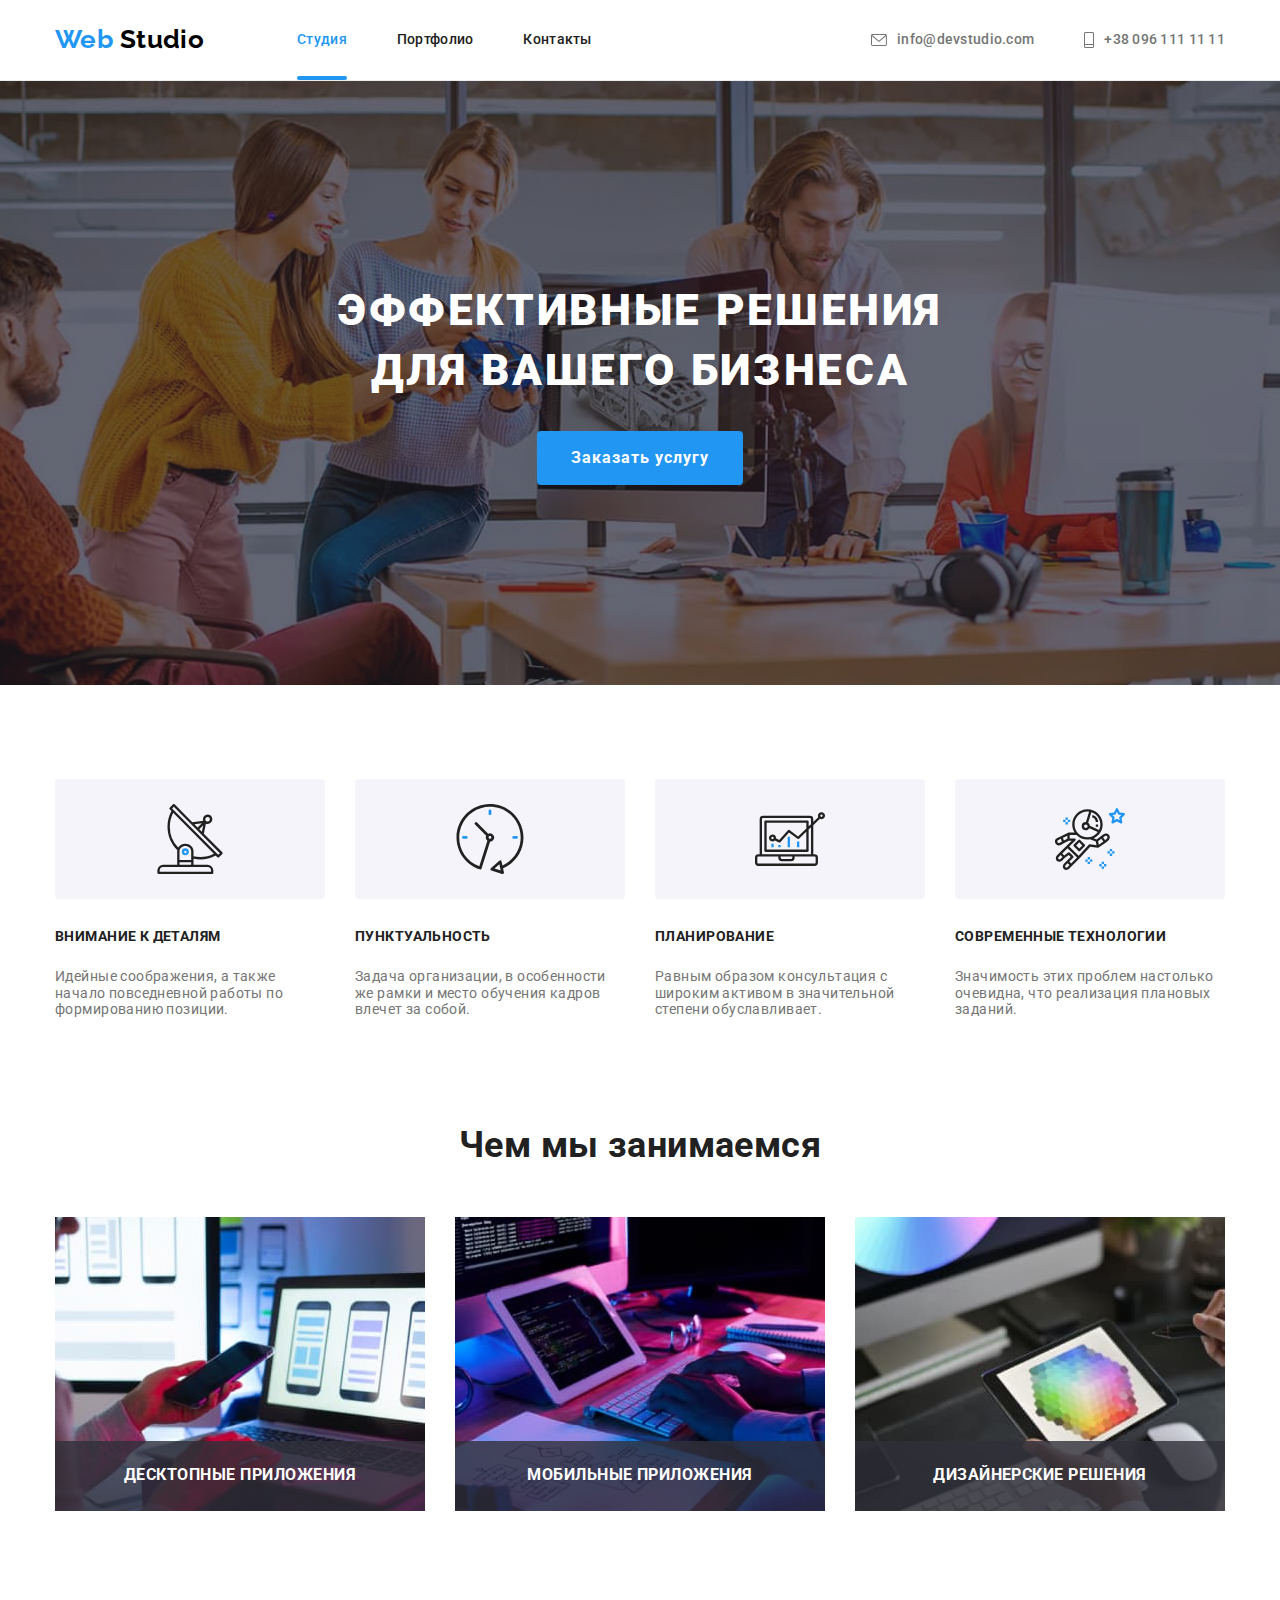
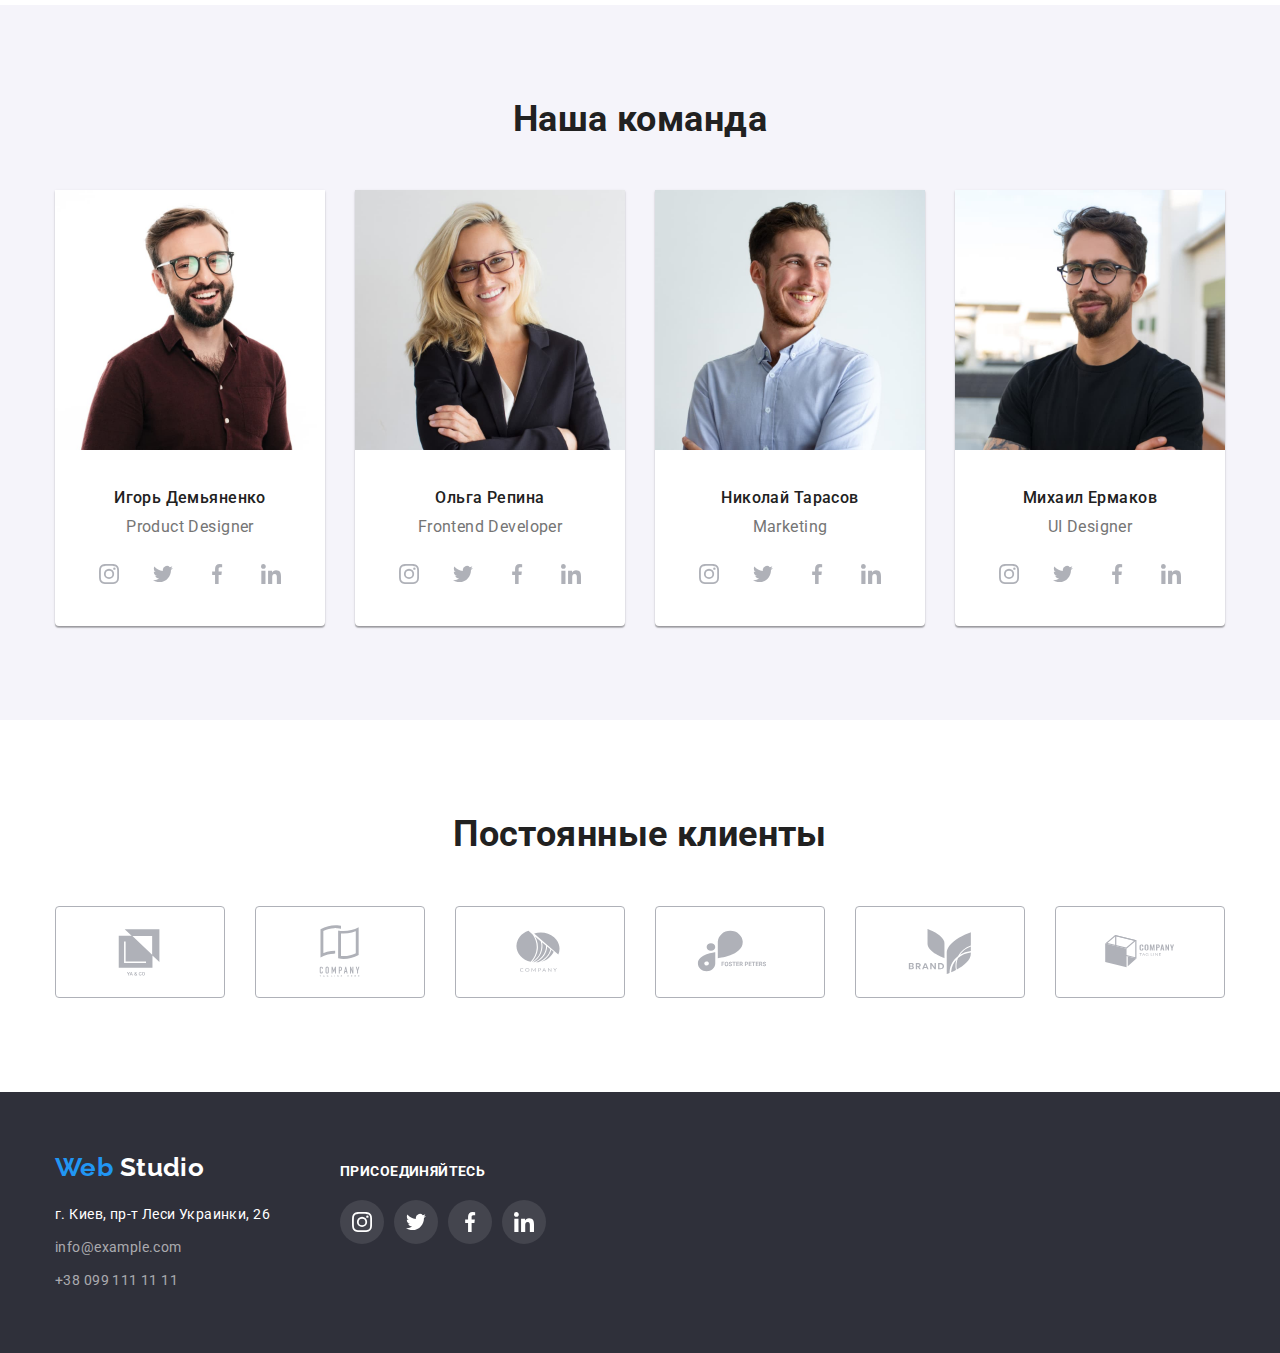
==== index.html @ 187fd055 "adds modal window and transitions" ====
<!DOCTYPE html>
<html lang="ru">
  <head>
    <meta charset="UTF-8" />
    <meta http-equiv="X-UA-Compatible" content="IE=edge" />
    <meta name="viewport" content="width=device-width, initial-scale=1.0" />
    <link rel="preconnect" href="https://fonts.googleapis.com" />
    <link rel="preconnect" href="https://fonts.gstatic.com" crossorigin />
    <link
      href="https://fonts.googleapis.com/css2?family=Raleway:wght@700&family=Roboto:wght@400;500;700;900&display=swap"
      rel="stylesheet"
    />
    <link
      rel="stylesheet"
      href="https://cdnjs.cloudflare.com/ajax/libs/modern-normalize/1.1.0/modern-normalize.min.css"
    />
    <link rel="stylesheet" href="./css/styles.css" />
    <title>Студия</title>
  </head>

  <body>
    <header class="header-page">
      <div class="container main-nav">
        <nav class="nav">
          <a href="./index.html" class="logo"><span class="logo-word">Web</span> Studio</a>
          <ul class="site-nav list">
            <li class="site-nav-item">
              <a href="./index.html" class="site-nav-item-link current">Студия</a>
            </li>
            <li class="site-nav-item">
              <a href="./portfolio.html" class="site-nav-item-link">Портфолио</a>
            </li>
            <li class="site-nav-item"><a href="" class="site-nav-item-link">Контакты</a></li>
          </ul>
        </nav>
        <ul class="contact list">
          <li class="item">
            <a href="mailto:info@devstudio.com" class="link-envelope link">
              <svg class="icon-envelope" width="16" height="12">
                <use href="./images/icons.svg#icon-envelope"></use>
              </svg>
              info@devstudio.com
            </a>
          </li>
          <li class="item">
            <a href="tel:+380961111111" class="link-smartphone link">
              <svg class="icon-smartphone" width="10" height="16">
                <use href="./images/icons.svg#icon-smartphone"></use>
              </svg>
              +38 096 111 11 11
            </a>
          </li>
        </ul>
      </div>
    </header>
    <main>
      <!-- Заказать услугу -->
      <section class="hero section">
        <div class="container">
          <h1 class="hero-title">Эффективные решения для вашего бизнеса</h1>
          <button type="button" class="button button-primary" data-modal-open>
            Заказать услугу
          </button>
        </div>
      </section>
      <!-- Особенности -->
      <section class="features-section section">
        <div class="container">
          <h2 class="visually-hidden">Особенности</h2>
          <ul class="features list">
            <li class="item">
              <div class="icon-container">
                <svg class="antenna" width="70" height="70">
                  <use href="./images/icons.svg#icon-antenna"></use>
                </svg>
              </div>
              <h3 class="features-title">Внимание к деталям</h3>
              <p class="feature-text">
                Идейные соображения, а также начало повседневной работы по формированию позиции.
              </p>
            </li>
            <li class="item">
              <div class="icon-container">
                <svg class="clock" width="70" height="70">
                  <use href="./images/icons.svg#icon-clock"></use>
                </svg>
              </div>
              <h3 class="features-title">Пунктуальность</h3>
              <p class="feature-text">
                Задача организации, в особенности же рамки и место обучения кадров влечет за собой.
              </p>
            </li>
            <li class="item">
              <div class="icon-container">
                <svg class="diagram" width="70" height="70">
                  <use href="./images/icons.svg#icon-diagram"></use>
                </svg>
              </div>
              <h3 class="features-title">Планирование</h3>
              <p class="feature-text">
                Равным образом консультация с широким активом в значительной степени обуславливает.
              </p>
            </li>
            <li class="item">
              <div class="icon-container">
                <svg class="astronaut" width="70" height="70">
                  <use href="./images/icons.svg#icon-astronaut"></use>
                </svg>
              </div>
              <h3 class="features-title">Современные технологии</h3>
              <p class="feature-text">
                Значимость этих проблем настолько очевидна, что реализация плановых заданий.
              </p>
            </li>
          </ul>
        </div>
      </section>
      <!--Чем мы занимаемся-->
      <section class="works-section section">
        <div class="container">
          <h2 class="section-title">Чем мы занимаемся</h2>
          <ul class="works-list list">
            <li class="works-list-item">
              <img
                src="./images/works/img-2.jpg"
                alt="Человек держит смартфон в руке"
                class="works-img"
                width="370"
                height="294"
              />
              <h3 class="works-description">Десктопные приложения</h3>
            </li>
            <li class="works-list-item">
              <img
                src="./images/works/img-1.jpg"
                alt="Человек печатает на клавиатуре"
                class="works-img"
                width="370"
                height="294"
              />
              <h3 class="works-description">Мобильные приложения</h3>
            </li>
            <li class="works-list-item">
              <img
                src="./images/works/img-3.jpg"
                alt="Человек держит планшет в руке"
                class="works-img"
                width="370"
                height="294"
              />
              <h3 class="works-description">Дизайнерские решения</h3>
            </li>
          </ul>
        </div>
      </section>
      <!--Наша команда-->
      <section class="team section">
        <div class="container">
          <h2 class="section-title">Наша команда</h2>
          <ul class="team-list list">
            <li class="team-item">
              <img
                src="./images/team/team-1.jpg"
                class="team-img"
                alt="Фото Игорь Демьяненко"
                width="270"
                height="260"
              />
              <div class="team-img-description">
                <div class="team-content">
                  <h3 class="team-member">Игорь Демьяненко</h3>
                  <p class="team-descrp" lang="en">Product Designer</p>
                </div>
                <div class="team-link">
                  <ul class="list team-link-list">
                    <li>
                      <a class="team-icon-link" href="#">
                        <svg class="team-social-icon" width="20" height="20">
                          <use href="./images/icons.svg#icon-instagram1"></use>
                        </svg>
                      </a>
                    </li>
                    <li>
                      <a class="team-icon-link" href="#">
                        <svg class="team-social-icon" width="20" height="20">
                          <use href="./images/icons.svg#icon-twitter1"></use>
                        </svg>
                      </a>
                    </li>
                    <li>
                      <a class="team-icon-link" href="#">
                        <svg class="team-social-icon" width="20" height="20">
                          <use href="./images/icons.svg#icon-facebook1"></use>
                        </svg>
                      </a>
                    </li>
                    <li>
                      <a class="team-icon-link" href="#">
                        <svg class="team-social-icon" width="20" height="20">
                          <use href="./images/icons.svg#icon-linkedin1"></use>
                        </svg>
                      </a>
                    </li>
                  </ul>
                </div>
              </div>
            </li>
            <li class="team-item">
              <img
                src="./images/team/team-2.jpg"
                class="team-img"
                alt="Фото Ольга Репина"
                width="270"
                height="260"
              />
              <div class="team-img-description">
                <div class="team-content">
                  <h3 class="team-member">Ольга Репина</h3>
                  <p class="team-descrp" lang="en">Frontend Developer</p>
                </div>
                <div class="team-link">
                  <ul class="list team-link-list">
                    <li>
                      <a class="team-icon-link" href="#">
                        <svg class="team-social-icon" width="20" height="20">
                          <use href="./images/icons.svg#icon-instagram1"></use>
                        </svg>
                      </a>
                    </li>
                    <li>
                      <a class="team-icon-link" href="#">
                        <svg class="team-social-icon" width="20" height="20">
                          <use href="./images/icons.svg#icon-twitter1"></use>
                        </svg>
                      </a>
                    </li>
                    <li>
                      <a class="team-icon-link" href="#">
                        <svg class="team-social-icon" width="20" height="20">
                          <use href="./images/icons.svg#icon-facebook1"></use>
                        </svg>
                      </a>
                    </li>
                    <li>
                      <a class="team-icon-link" href="#">
                        <svg class="team-social-icon" width="20" height="20">
                          <use href="./images/icons.svg#icon-linkedin1"></use>
                        </svg>
                      </a>
                    </li>
                  </ul>
                </div>
              </div>
            </li>
            <li class="team-item">
              <img
                src="./images/team/team-4.jpg"
                class="team-img"
                alt="Фото Николай Тарасов"
                width="270"
                height="260"
              />
              <div class="team-img-description">
                <div class="team-content">
                  <h3 class="team-member">Николай Тарасов</h3>
                  <p class="team-descrp" lang="en">Marketing</p>
                </div>
                <div class="team-link">
                  <ul class="list team-link-list">
                    <li>
                      <a class="team-icon-link" href="#">
                        <svg class="team-social-icon" width="20" height="20">
                          <use href="./images/icons.svg#icon-instagram1"></use>
                        </svg>
                      </a>
                    </li>
                    <li>
                      <a class="team-icon-link" href="#">
                        <svg class="team-social-icon" width="20" height="20">
                          <use href="./images/icons.svg#icon-twitter1"></use>
                        </svg>
                      </a>
                    </li>
                    <li>
                      <a class="team-icon-link" href="#">
                        <svg class="team-social-icon" width="20" height="20">
                          <use href="./images/icons.svg#icon-facebook1"></use>
                        </svg>
                      </a>
                    </li>
                    <li>
                      <a class="team-icon-link" href="#">
                        <svg class="team-social-icon" width="20" height="20">
                          <use href="./images/icons.svg#icon-linkedin1"></use>
                        </svg>
                      </a>
                    </li>
                  </ul>
                </div>
              </div>
            </li>
            <li class="team-item">
              <img
                src="./images/team/team-3.jpg"
                class="team-img"
                alt="Фото Михаил Ермаков"
                width="270"
                height="260"
              />
              <div class="team-img-description">
                <div class="team-content">
                  <h3 class="team-member">Михаил Ермаков</h3>
                  <p class="team-descrp" lang="en">UI Designer</p>
                </div>
                <div class="team-link">
                  <ul class="list team-link-list">
                    <li>
                      <a class="team-icon-link" href="#">
                        <svg class="team-social-icon" width="20" height="20">
                          <use href="./images/icons.svg#icon-instagram1"></use>
                        </svg>
                      </a>
                    </li>
                    <li>
                      <a class="team-icon-link" href="#">
                        <svg class="team-social-icon" width="20" height="20">
                          <use href="./images/icons.svg#icon-twitter1"></use>
                        </svg>
                      </a>
                    </li>
                    <li>
                      <a class="team-icon-link" href="#">
                        <svg class="team-social-icon" width="20" height="20">
                          <use href="./images/icons.svg#icon-facebook1"></use>
                        </svg>
                      </a>
                    </li>
                    <li>
                      <a class="team-icon-link" href="#">
                        <svg class="team-social-icon" width="20" height="20">
                          <use href="./images/icons.svg#icon-linkedin1"></use>
                        </svg>
                      </a>
                    </li>
                  </ul>
                </div>
              </div>
            </li>
          </ul>
        </div>
      </section>
      <!-- CLIENTS -->
      <section class="section">
        <div class="container">
          <h2 class="section-title">Постоянные клиенты</h2>
          <ul class="clients-list list">
            <li class="clients-list-item">
              <a class="clients-item-link" href="#">
                <svg class="clients-icon" width="106" height="60">
                  <use href="./images/symbol-defs.svg#icon-logo"></use>
                </svg>
              </a>
            </li>
            <li class="clients-list-item">
              <a class="clients-item-link" href="#">
                <svg class="clients-icon" width="106" height="60">
                  <use href="./images/symbol-defs.svg#icon-logo-1"></use>
                </svg>
              </a>
            </li>
            <li class="clients-list-item">
              <a class="clients-item-link" href="#">
                <svg class="clients-icon" width="106" height="60">
                  <use href="./images/symbol-defs.svg#icon-logo-2"></use>
                </svg>
              </a>
            </li>
            <li class="clients-list-item">
              <a class="clients-item-link" href="#">
                <svg class="clients-icon" width="106" height="60">
                  <use href="./images/symbol-defs.svg#icon-logo-3"></use>
                </svg>
              </a>
            </li>
            <li class="clients-list-item">
              <a class="clients-item-link" href="#">
                <svg class="clients-icon" width="106" height="60">
                  <use href="./images/symbol-defs.svg#icon-logo-4"></use>
                </svg>
              </a>
            </li>
            <li class="clients-list-item">
              <a class="clients-item-link" href="#">
                <svg class="clients-icon" width="94" height="44">
                  <use href="./images/symbol-defs.svg#icon-logo-5"></use>
                </svg>
              </a>
            </li>
          </ul>
        </div>
      </section>
    </main>
    <footer class="footer">
      <div class="page-footer container">
        <div class="address-container">
          <a href="./index.html" class="logo"> <span class="logo-word">Web</span> Studio </a>
          <address>
            <ul class="address-list list">
              <li class="address-list-item">
                <a
                  href="https://goo.gl/maps/piqngm7oDQpEDh6u6"
                  class="address-list-link"
                  target="_blank"
                  rel="noopener nofollow noreferrer"
                >
                  г. Киев, пр-т Леси Украинки, 26</a
                >
              </li>
              <li class="address-list-item">
                <a href="mailto:info@example.com" class="address-list-mail">info@example.com</a>
              </li>
              <li class="address-list-item">
                <a href="tel:+380991111111" class="address-list-tel">+38 099 111 11 11</a>
              </li>
            </ul>
          </address>
        </div>
        <div class="link-container">
          <h2 class="footer-link-container-title">присоединяйтесь</h2>
          <ul class="list footer-links-list">
            <li class="footer-links-item">
              <a class="footer-social-links" href="">
                <svg class="footer-social-link-icon" width="20" height="20">
                  <use href="./images/icons.svg#icon-instagram2"></use>
                </svg>
              </a>
            </li>
            <li class="footer-links-item">
              <a class="footer-social-links" href="">
                <svg class="footer-social-link-icon" width="20" height="20">
                  <use href="./images/icons.svg#icon-twitter2"></use>
                </svg>
              </a>
            </li>
            <li class="footer-links-item">
              <a class="footer-social-links" href="">
                <svg class="footer-social-link-icon" width="20" height="20">
                  <use href="./images/icons.svg#icon-facebook2"></use>
                </svg>
              </a>
            </li>
            <li class="footer-links-item">
              <a class="footer-social-links" href="">
                <svg class="footer-social-link-icon" width="20" height="20">
                  <use href="./images/icons.svg#icon-linkedin2"></use>
                </svg>
              </a>
            </li>
          </ul>
        </div>
      </div>
    </footer>
    <div class="hero-backdrop is-hidden" data-modal>
      <div class="hero-modal">
        <button class="hero-button-close">
          <svg class="hero-icon-close" width="18" height="18" data-modal-close>
            <use href="./images/icons.svg#icon-close-black"></use>
          </svg>
        </button>
      </div>
    </div>

    <script src="./js/modal.js"></script>
  </body>
</html>
---- css/styles.css ----
html {
  box-sizing: border-box;
}

*,
*::after,
*::before {
  box-sizing: inherit;
}

h1,
h2,
h3,
h4,
h5,
h6,
p {
  margin-top: 0;
}

a {
  text-decoration: none;
  color: inherit;
}

address {
  font-style: normal;
}

:root {
  --title-text-color: #212121;
  --primary-text-color: #757575;
  --accent-color: #2196f3;
  --button-white-color: #ffffff;
  --background-section: #2f303a;
  --background-color: #f5f4fa;
}

body {
  color: var(--primary-text-color);
  font-family: 'Roboto', sans-serif;
  letter-spacing: 0.03em;
  font-size: 14px;
  line-height: 1.71;
}

.list {
  list-style: none;
  padding-left: 0;
  margin: 0;
}
.container {
  width: 1200px;
  padding-left: 15px;
  padding-right: 15px;
  margin-left: auto;
  margin-right: auto;
}
.section {
  padding-top: 94px;
  padding-bottom: 94px;
}
/* ==========HEADER=============== */

.header-page {
  border-bottom: 1px solid #ececec;
  /* padding-top: 24px;
  padding-bottom: 24px; */
}

.logo {
  color: #000000;
  text-decoration: none;
  font-family: 'Raleway', sans-serif;
  font-weight: 700;
  font-size: 26px;
  line-height: 1.2;
}

.logo:focus {
  outline: none;
}

.nav .logo {
  margin-right: 93px;
}

.logo .logo-word {
  color: #2196f3;
}

.main-nav {
  display: flex;
  align-items: center;
  justify-content: space-between;
}

.nav,
.site-nav {
  display: flex;
  align-items: center;
}

.site-nav-item:not(:last-child) {
  margin-right: 50px;
}

.site-nav-item-link {
  position: relative;

  display: block;
  padding-top: 32px;
  padding-bottom: 32px;

  color: var(--title-text-color);
  text-decoration: none;
  font-weight: 500;
  line-height: 1.14;
  letter-spacing: 0.02em;

  transition: color 250ms cubic-bezier(0.4, 0, 0.2, 1);
}

.site-nav-item-link:hover,
.site-nav-item-link:focus {
  outline: none;
  color: var(--accent-color);
}

.site-nav-item-link.current {
  color: var(--accent-color);

  display: block;
}

.site-nav-item-link.current::after {
  content: '';

  position: absolute;
  bottom: 0;
  left: 0;

  display: block;
  width: 100%;
  height: 4px;
  border-radius: 2px;
  background-color: var(--accent-color);
}

.icon-envelope {
  margin-right: 10px;
  fill: currentColor;
}

.link-envelope {
  align-items: center;
  display: flex;
}

.icon-smartphone {
  margin-right: 10px;
  fill: currentColor;
}

.link-smartphone {
  align-items: center;
  display: flex;
}

.contact {
  display: flex;
}

.contact .link {
  color: var(--primary-text-color);
  text-decoration: none;
  font-weight: 500;
  line-height: 1.14;
  letter-spacing: 0.02em;
  padding-top: 32px;
  padding-bottom: 32px;

  transition: color 250ms cubic-bezier(0.4, 0, 0.2, 1);
}

.contact .item {
  display: flex;
  text-align: center;
}

.contact .item:not(:last-child) {
  margin-right: 50px;
}
.contact .link:hover,
.contact .link:focus {
  outline: none;
  color: var(--accent-color);
}
/* ==========/HEADER=============== */

/* ============HERO========= */
.hero {
  background-color: var(--background-section);
  text-align: center;
  padding-top: 200px;
  padding-bottom: 200px;
  background-image: linear-gradient(to right, rgba(47, 48, 58, 0.4), rgba(47, 48, 58, 0.4)),
    url(../images/hero-background.jpg);
  background-position: center;
  background-size: cover;
  max-width: 1600px;
  margin-right: auto;
  margin-left: auto;
}

.hero .hero-title {
  display: block;
  width: 696px;
  text-align: center;
  margin-right: auto;
  margin-left: auto;

  color: var(--button-white-color);
  font-weight: 900;
  font-size: 44px;
  line-height: 1.36;
  letter-spacing: 0.06em;
  text-transform: uppercase;

  margin-top: 0;
  margin-bottom: 30px;
}

/*Button*/

.button {
  font-size: 16px;
  text-align: center;
  cursor: pointer;
  font-family: inherit;
  border-color: transparent;
  border-radius: 4px;
}

.button-primary {
  color: var(--button-white-color);
  background-color: var(--accent-color);

  font-weight: 700;
  line-height: 1.88;
  letter-spacing: 0.06em;

  padding: 10px 32px;
  min-width: 200px;

  transition: color 250ms cubic-bezier(0.4, 0, 0.2, 1),
    background-color 250ms cubic-bezier(0.4, 0, 0.2, 1);
}

.button-secondary {
  display: inline-block;
  color: var(--title-text-color);
  background-color: var(--background-color);

  font-weight: 500;
  line-height: 1.62;

  padding: 6px 22px;

  transition: color 250ms cubic-bezier(0.4, 0, 0.2, 1),
    background-color 250ms cubic-bezier(0.4, 0, 0.2, 1);
}

.button-secondary:not(:last-child) {
  margin-right: 8px;
}

.button-primary:hover,
.button-primary:focus {
  outline: none;
  color: var(--title-text-color);
  background-color: var(--background-color);
}
.button-secondary:hover,
.button-secondary:focus {
  outline: none;
  color: var(--button-white-color);
  background-color: var(--accent-color);
}

.hero-backdrop {
  position: fixed;

  top: 0;
  left: 0;
  width: 100%;
  height: 100%;

  opacity: 1;

  background-color: rgba(0, 0, 0, 0.2);

  transition: opacity 250ms cubic-bezier(0.4, 0, 0.2, 1);
}

.hero-backdrop.is-hidden {
  visibility: hidden;
  opacity: 0;
  pointer-events: none;
}

.hero-modal {
  position: absolute;
  padding: 8px;

  top: 50%;
  left: 50%;
  min-width: 528px;
  min-height: 581px;

  transform: translate(-50%, -50%) scale(1.1);

  background-color: var(--button-white-color);
  box-shadow: 0px 1px 3px rgba(0, 0, 0, 0.12), 0px 1px 1px rgba(0, 0, 0, 0.14),
    0px 2px 1px rgba(0, 0, 0, 0.2);
  border-radius: 4px;

  transition: transform 250ms cubic-bezier(0.4, 0, 0.2, 1);
}

.hero-backdrop.is-hidden .hero-modal {
  transform: translate(-50%, -50%) scale(0.9);
}

.hero-button-close {
  position: absolute;
  display: flex;
  justify-content: center;
  align-items: center;

  width: 30px;
  height: 30px;

  top: calc(0% + 8px);
  right: calc(0% + 8px);
  background-color: #ffffff;
  border: 1px solid rgba(0, 0, 0, 0.1);
  border-radius: 50%;

  transition: border 250ms cubic-bezier(0.4, 0, 0.2, 1);
}

.hero-icon-close {
  display: block;
  fill: #000000;

  transition: fill 250ms cubic-bezier(0.4, 0, 0.2, 1);
}
.hero-button-close:hover .hero-icon-close,
.hero-button-close:focus .hero-icon-close {
  fill: var(--accent-color);
}

.hero-button-close:hover,
.hero-button-close:focus {
  outline: none;
  border: 1px solid var(--accent-color);
}

/* ============HERO========= */

/* ======================FEATURES================= */
.visually-hidden {
  position: absolute;
  width: 1px;
  height: 1px;
  margin: -1px;
  border: 0;
  padding: 0;

  white-space: nowrap;
  clip-path: inset(100%);
  clip: rect(0 0 0 0);
  overflow: hidden;
}

.features-section {
  padding-bottom: 47px;
}
.features {
  display: flex;
  flex-wrap: wrap;
  gap: 30px;
}

.features .item {
  width: calc((100% - 90px) / 4);
}

.features .features-title {
  color: var(--title-text-color);
  font-size: 14px;
  line-height: 1.14;
  text-transform: uppercase;
  margin-top: 0px;
  margin-bottom: 10px;
}

.features .feature-text {
  line-height: 1.17;
  margin-bottom: 0;
  margin-top: 0;
  padding-top: 13.5px;
  padding-bottom: 13.5px;
}

.icon-container {
  width: 270px;
  height: 120px;
  background: #f5f4fa;
  border-radius: 4px;
  margin-bottom: 30px;
  padding: 25px 100px;
}

/* ======================/FEATURES================= */
/* ==============WORKS===================== */
.works-section {
  padding-top: 47px;
}

.works-list {
  display: flex;
  flex-wrap: wrap;
  gap: 30px;
}

.works-img {
  display: block;
  max-width: 100%;
  height: auto;
}

.works-list-item {
  width: calc((100% - 60px) / 3);
  position: relative;
}

.works-description {
  position: absolute;
  display: flex;
  justify-content: center;
  align-items: center;

  bottom: 0;
  left: 0;
  width: 100%;
  height: 70px;
  margin: 0;

  font-weight: 700;
  line-height: 1.14;
  letter-spacing: 0.03em;
  text-transform: uppercase;
  background-color: rgba(47, 48, 58, 0.8);
  color: var(--button-white-color);
  text-align: center;
}
/* ==============/WORKS===================== */
/* ===============TEAM================== */
.section-title {
  color: var(--title-text-color);
  font-size: 36px;
  line-height: 1.16;
  text-align: center;
  margin-top: 0px;
  margin-bottom: 50px;
}

.team {
  background-color: var(--background-color);
}

.team-list {
  display: flex;
  flex-wrap: wrap;
  gap: 30px;
}

.team-item {
  box-shadow: 0px 1px 3px rgba(0, 0, 0, 0.12), 0px 1px 1px rgba(0, 0, 0, 0.14),
    0px 2px 1px rgba(0, 0, 0, 0.2);
  border-radius: 0px 0px 4px 4px;
  text-align: center;
  background-color: var(--button-white-color);
  width: calc((100% - 90px) / 4);
}
.team-link-list {
  display: flex;
  gap: 10px;
  align-items: center;
  justify-content: center;
}

.team-content {
  margin-bottom: 16px;
}

.team-social-icon {
  fill: #afb1b8;

  transition: fill 250ms cubic-bezier(0.4, 0, 0.2, 1);
}

.team-icon-link:hover .team-social-icon,
.team-icon-link:focus .team-social-icon {
  outline: none;
  fill: var(--button-white-color);
}

.team-icon-link:hover,
.team-icon-link:focus {
  outline: none;
  background-color: var(--accent-color);
  border-radius: 50%;
  width: 44px;
  height: 44px;
}

.team-icon-link {
  width: 44px;
  height: 44px;
  border-radius: 50%;
  fill: #afb1b8;
  padding: 12px;
  display: flex;
  background-color: inherit;

  transition: background-color 250ms cubic-bezier(0.4, 0, 0.2, 1);
}

.team-img-description {
  padding: 30px 32px;
}
.team .team-member {
  color: var(--title-text-color);
  font-weight: 500;
  font-size: 16px;
  line-height: 1.19;
  margin-bottom: 0;
  margin-bottom: 10px;
}

.team .team-descrp {
  font-size: 16px;
  line-height: 1.19;
  margin-bottom: 0;
}

.team-list .item .team-img {
  display: block;
  max-width: 100%;
  height: auto;
}

/* =================/TEAM=============== */
/* ===============CLIENTS======== */
.clients-list {
  display: flex;
  flex-wrap: wrap;
  gap: 30px;
}

.clients-list-item {
  width: 170px;
  height: 92px;
}

.clients-item-link:hover .clients-icon,
.clients-item-link:focus .clients-icon {
  fill: var(--accent-color);
}

.clients-item-link:focus {
  outline: none;
  border: 1px solid var(--accent-color);
}

.clients-item-link:hover {
  border: 1px solid var(--accent-color);
}

.clients-item-link:focus {
  border: 1px solid var(--accent-color);
}
.clients-item-link {
  display: flex;

  width: 100%;
  height: 100%;
  align-items: center;
  justify-content: center;

  border: 1px solid #afb1b8;
  border-radius: 4px;

  transition: border 250ms cubic-bezier(0.4, 0, 0.2, 1);
}

.clients-icon {
  display: block;
  fill: #afb1b8;

  transition: fill 250ms cubic-bezier(0.4, 0, 0.2, 1);
}
/* ===============/CLIENTS======== */
/* ==============FOOTER=========== */
.footer {
  background-color: var(--background-section);
  padding-top: 60px;
  padding-bottom: 60px;
}

.page-footer {
  display: flex;
  gap: 70px;
  align-items: baseline;
}

.footer-links-list {
  display: flex;
  gap: 10px;
}

.footer-link-container-title {
  font-size: 14px;
  font-weight: 700;
  line-height: 1.14;
  color: var(--button-white-color);
  margin-bottom: 20px;
  text-transform: uppercase;
}

.footer-social-links {
  background-color: rgba(255, 255, 255, 0.1);
  width: 44px;
  height: 44px;
  border-radius: 50%;
  padding: 12px;
  display: flex;

  transition: background-color 250ms cubic-bezier(0.4, 0, 0.2, 1);
}

.footer-social-links:hover,
.footer-social-links:focus {
  outline: none;
  background-color: var(--accent-color);
}

.footer-social-link-icon {
  fill: currentColor;
}

.footer .page-footer .logo {
  display: block;
  color: var(--button-white-color);
  margin-bottom: 20px;
}

.address-list-item:not(:last-child) {
  margin-bottom: 9px;
}

.address-list-link {
  font-style: normal;
  color: var(--button-white-color);
  text-decoration: none;
  font-size: 14px;
  line-height: 1.71;
}

.address-list-link:focus {
  outline: none;
}

.address-list-mail:hover,
.address-list-mail:focus,
.address-list-tel:hover,
.address-list-tel:focus {
  outline: none;
  color: var(--accent-color);
}

.address-list-mail,
.address-list-tel {
  font-style: normal;
  color: rgba(255, 255, 255, 0.6);
  text-decoration: none;
  font-size: 14px;
  line-height: 1.71;

  transition: color 250ms cubic-bezier(0.4, 0, 0.2, 1);
}

/* ==============/FOOTER=========== */
/* ==============PORTFOLIO=========== */
.portfolio-nav {
  display: flex;
  justify-content: center;
  margin-bottom: 50px;
  gap: 8px;
  flex-wrap: wrap;
}

.button.active {
  color: var(--button-white-color);
  background-color: var(--accent-color);
}

.portfolio-list {
  display: flex;
  flex-wrap: wrap;
  gap: 30px;
}

/* .portfolio-list-link {
  position: relative;
} */

.portfolio-list-item {
  position: relative;
  box-shadow: none;

  width: calc((100% - 60px) / 3);

  transition: box-shadow 250ms cubic-bezier(0.4, 0, 0.2, 1);
}

.portfolio-list-item:hover {
  box-shadow: 0px 1px 1px rgba(0, 0, 0, 0.12), 0px 4px 4px rgba(0, 0, 0, 0.06),
    1px 4px 6px rgba(0, 0, 0, 0.16);
}

.portfolio-list-img {
  display: block;
  max-width: 100%;
  height: auto;
}

.portfolio-img-descr {
  border: 1px solid #eeeeee;
  border-top: none;
  padding-top: 20px;
  padding-bottom: 20px;
  padding-right: 24px;
  padding-left: 24px;
}

.portfolio-list-title {
  color: var(--title-text-color);
  font-size: 18px;
  line-height: 2;
  letter-spacing: 0.06em;
  margin-bottom: 4px;
  margin-top: 0;
}

.portfolio-list-descrp {
  font-size: 16px;
  line-height: 1.88;
  padding-top: 0;
  margin-top: 0;
  margin-bottom: 0;
}

.portfolio-list-item-overlay {
  position: relative;
  overflow: hidden;
}

.portfolio-overlay-description {
  position: absolute;
  padding: 63px 24px;
  width: 100%;

  top: 0;
  left: 0;

  font-size: 18px;
  line-height: 1.56;
  letter-spacing: 0.03em;

  color: var(--button-white-color);
  background-color: rgba(33, 150, 243, 0.9);

  opacity: 0;
  transform: translateY(100%);
  transition: transform 250ms cubic-bezier(0.4, 0, 0.2, 1),
    opacity 250ms cubic-bezier(0.4, 0, 0.2, 1);
}

.portfolio-list-item:hover .portfolio-overlay-description {
  opacity: 1;
  transform: translateY(0);
}

/* ==============/PORTFOLIO=========== */
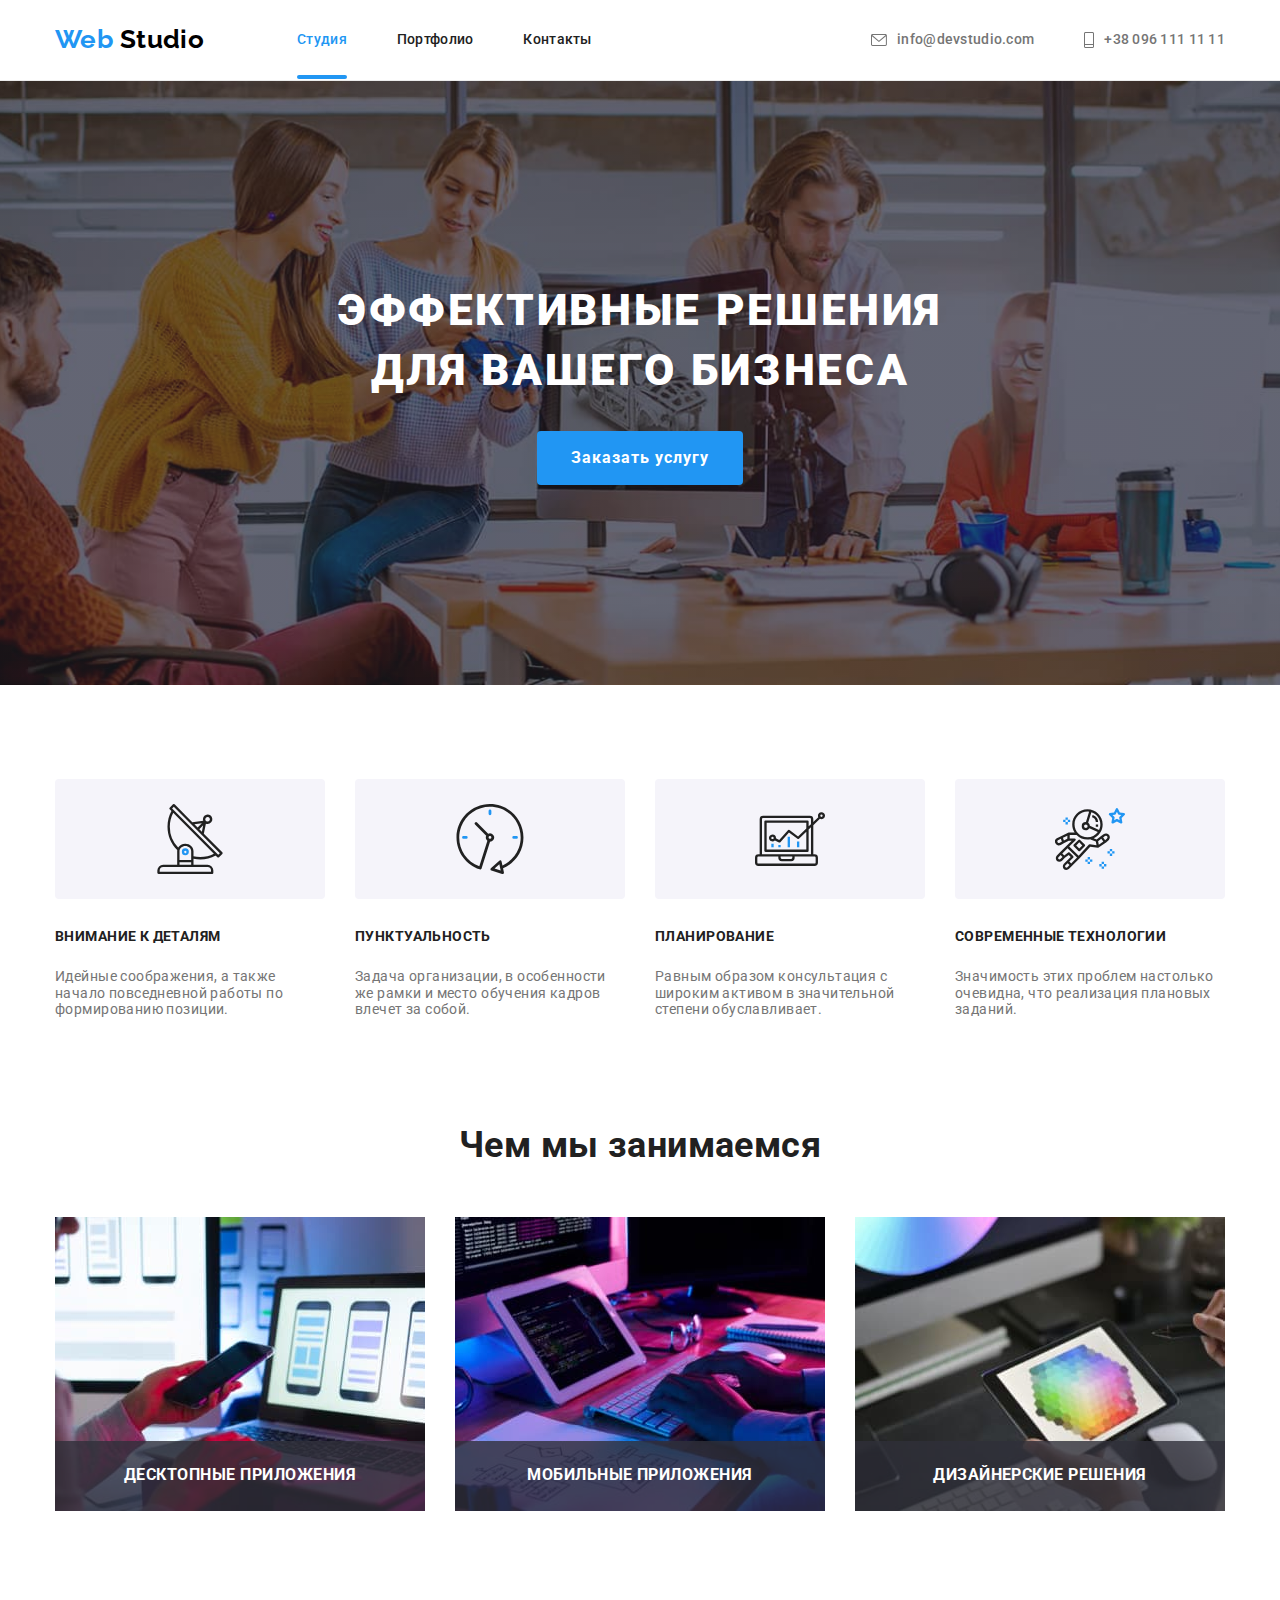
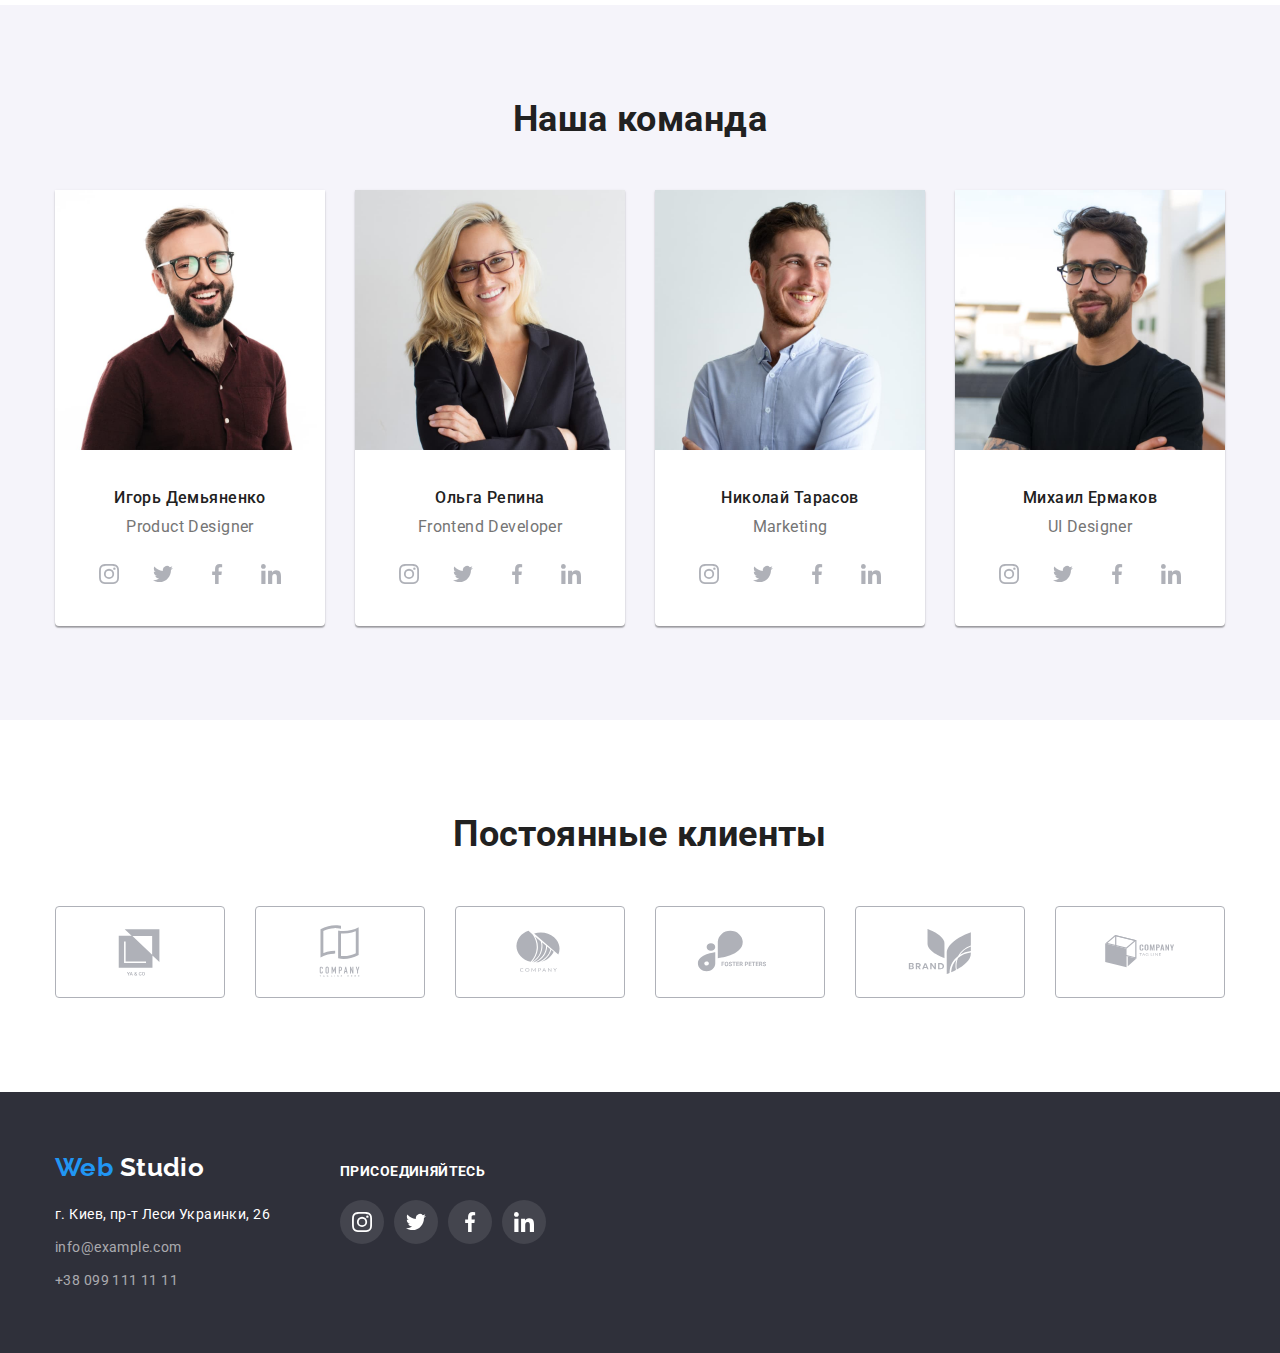
==== commit fb12e6e9: "adds edits from mentor" ====
--- a/index.html
+++ b/index.html
@@ -462,8 +462,8 @@
     </footer>
     <div class="hero-backdrop is-hidden" data-modal>
       <div class="hero-modal">
-        <button class="hero-button-close">
-          <svg class="hero-icon-close" width="18" height="18" data-modal-close>
+        <button type="button" class="hero-button-close" data-modal-close>
+          <svg class="hero-icon-close" width="18" height="18">
             <use href="./images/icons.svg#icon-close-black"></use>
           </svg>
         </button>
--- a/css/styles.css
+++ b/css/styles.css
@@ -139,6 +139,8 @@
   position: absolute;
   bottom: 0;
   left: 0;
+
+  transform: translateY(-1px);
 
   display: block;
   width: 100%;
@@ -304,32 +306,34 @@
 }
 
 .hero-backdrop.is-hidden {
-  visibility: hidden;
+  /* visibility: hidden; */
   opacity: 0;
   pointer-events: none;
 }
 
 .hero-modal {
   position: absolute;
-  padding: 8px;
+  padding: 40px;
 
   top: 50%;
   left: 50%;
   min-width: 528px;
   min-height: 581px;
 
-  transform: translate(-50%, -50%) scale(1.1);
+  transform: translate(-50%, -50%) scale(1);
 
   background-color: var(--button-white-color);
   box-shadow: 0px 1px 3px rgba(0, 0, 0, 0.12), 0px 1px 1px rgba(0, 0, 0, 0.14),
     0px 2px 1px rgba(0, 0, 0, 0.2);
   border-radius: 4px;
 
-  transition: transform 250ms cubic-bezier(0.4, 0, 0.2, 1);
+  transition-property: transform;
+  transition-duration: 250ms;
+  transition-timing-function: cubic-bezier(0.4, 0, 0.2, 1);
 }
 
 .hero-backdrop.is-hidden .hero-modal {
-  transform: translate(-50%, -50%) scale(0.9);
+  transform: translate(-50%, -50%) scale(0);
 }
 
 .hero-button-close {
